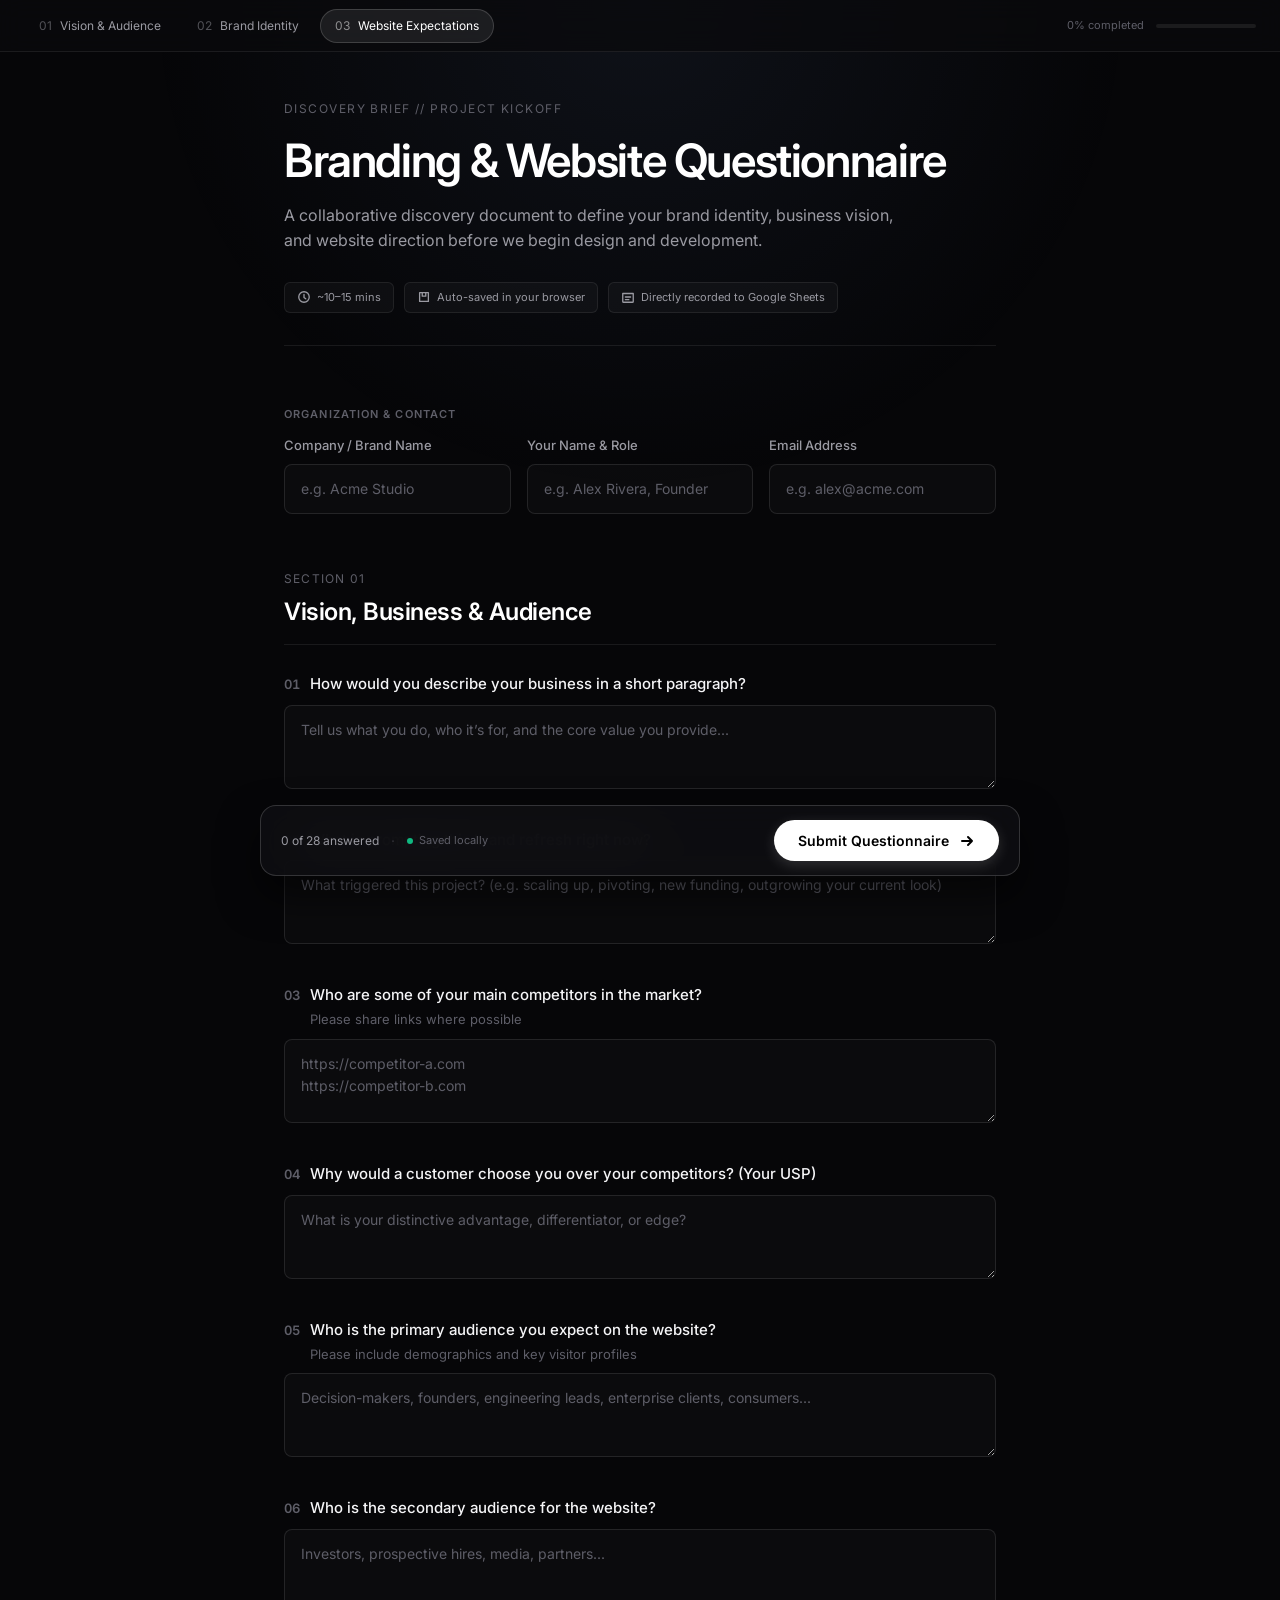
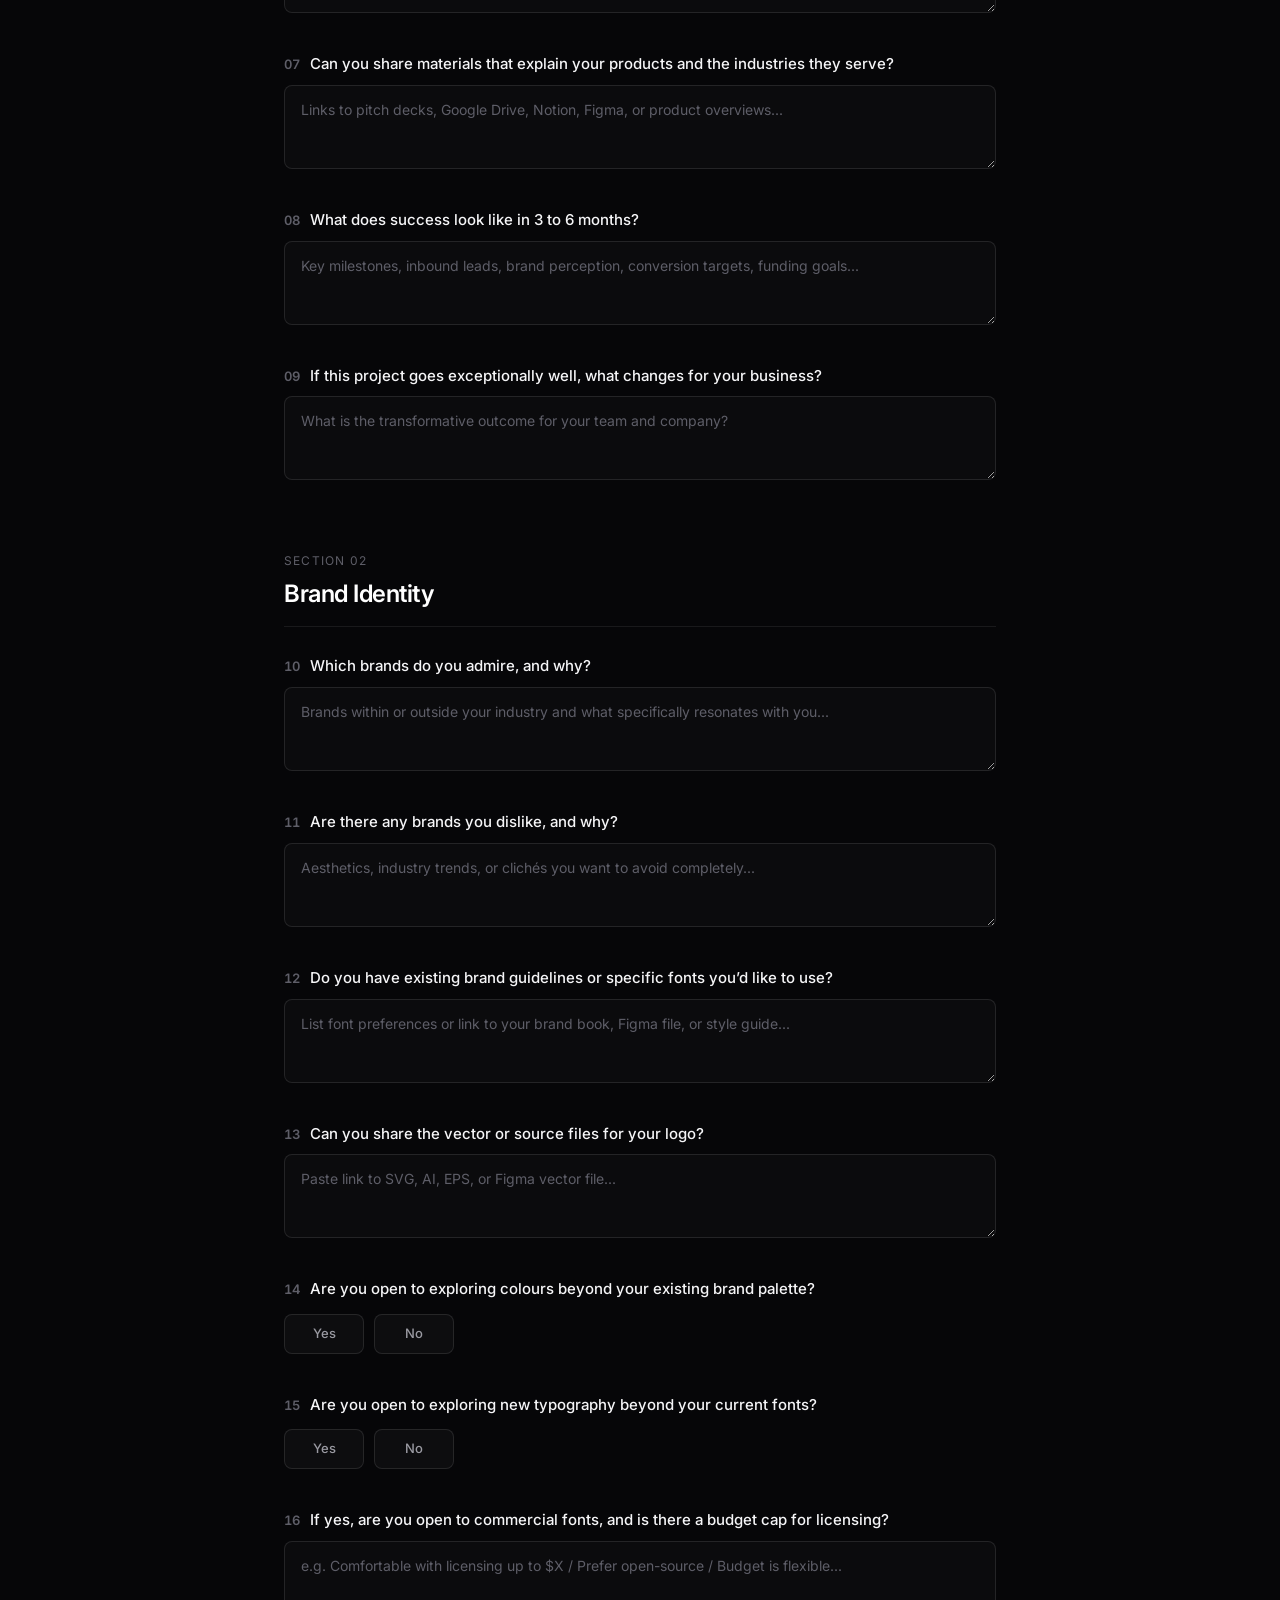
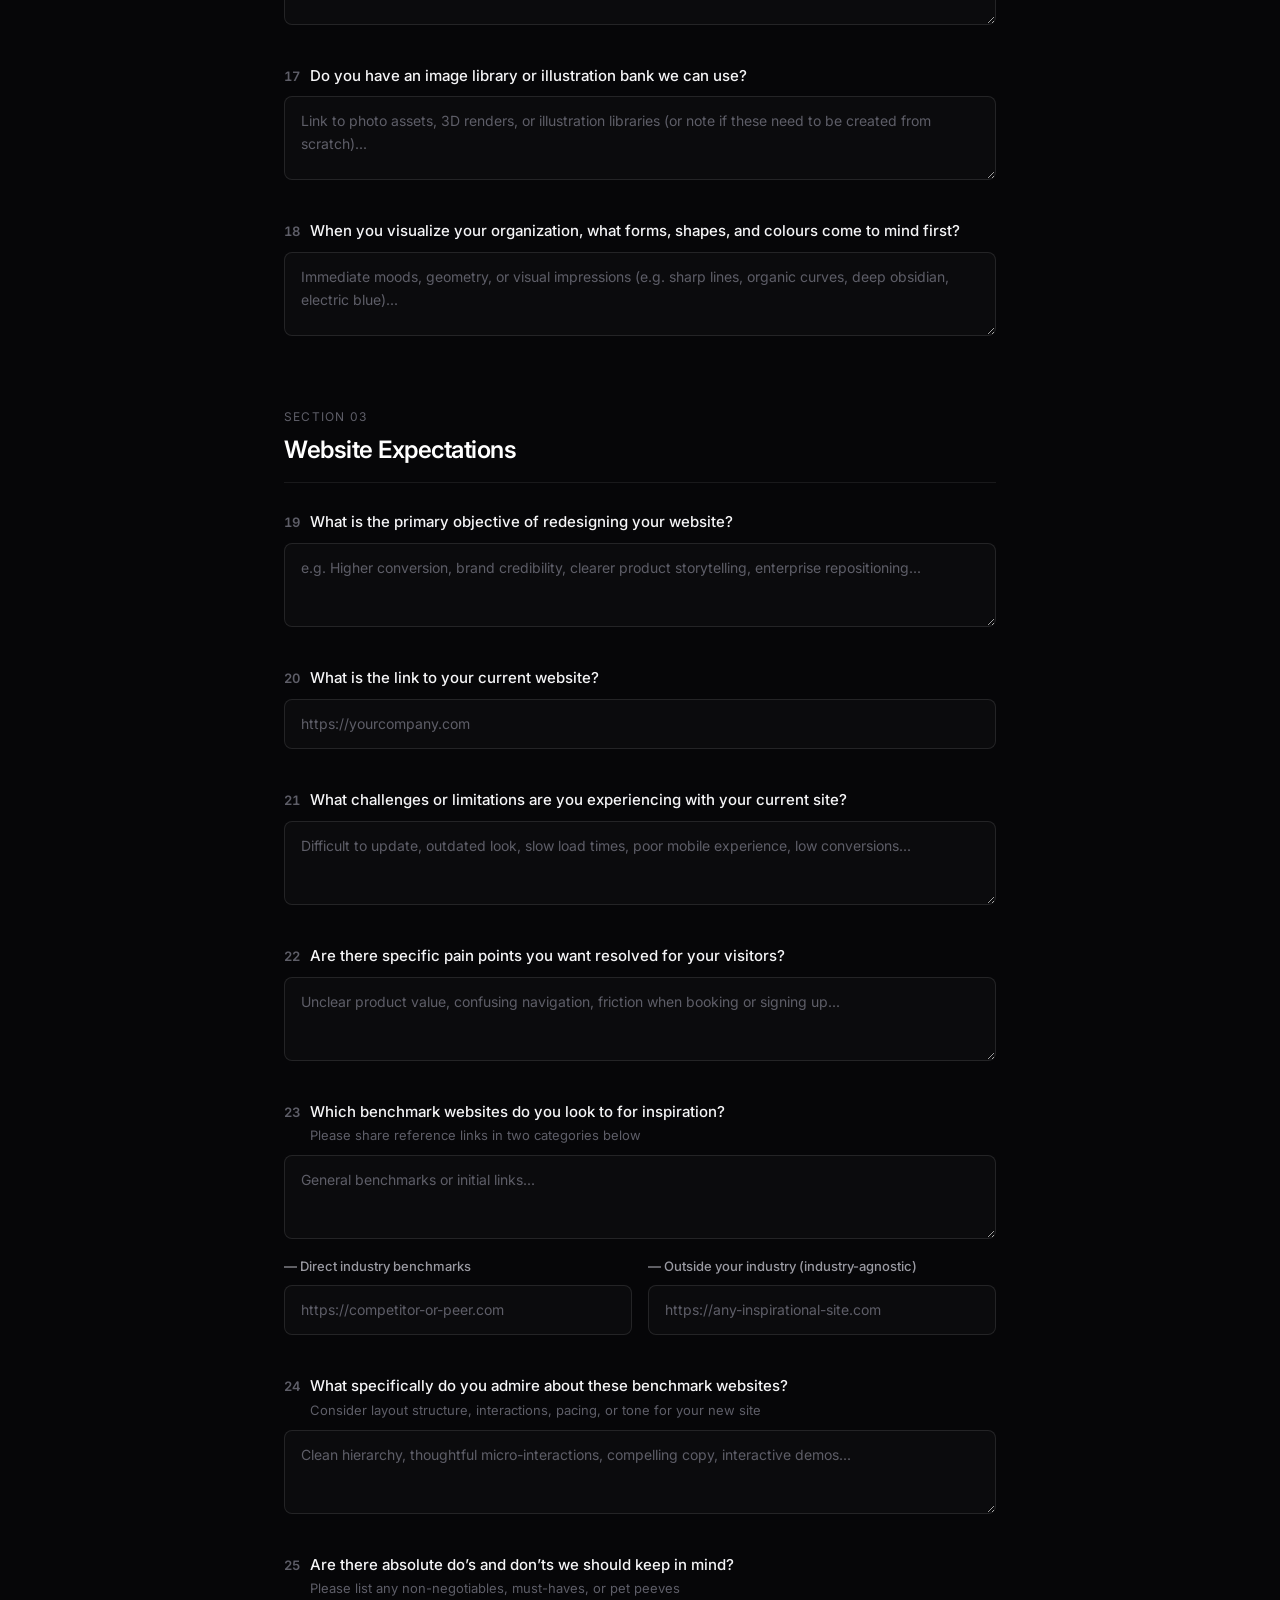
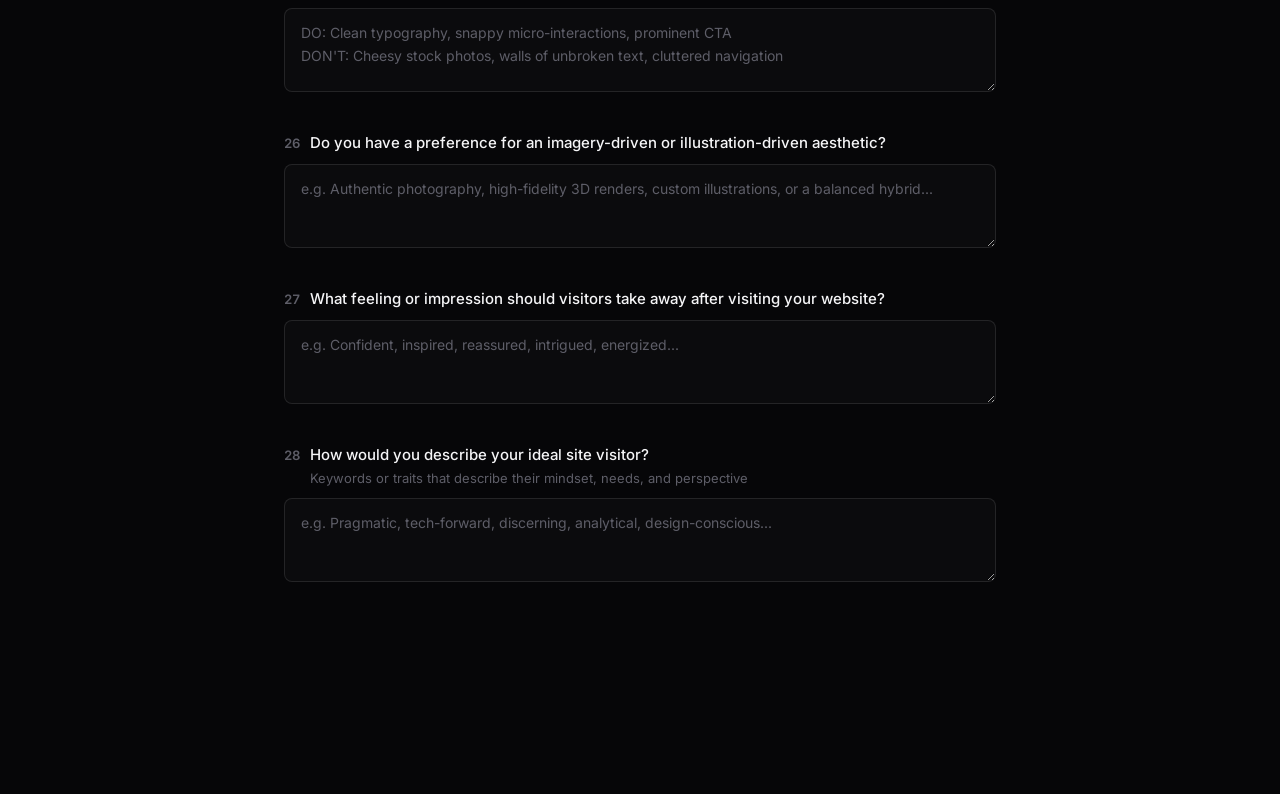
==== brief.html @ 0d780c67 "Add private client branding & website discovery questionnaire" ====
<!DOCTYPE html>
<html lang="en">

<head>
    <meta charset="UTF-8">
    <meta name="viewport" content="width=device-width, initial-scale=1.0">
    <title>Branding & Website Questionnaire — Kabir Anifowose</title>
    
    <!-- Private intake: strictly unlisted and hidden from search engine crawlers -->
    <meta name="robots" content="noindex, nofollow">
    <meta name="googlebot" content="noindex, nofollow">

    <!-- Typography -->
    <link rel="preconnect" href="https://fonts.googleapis.com">
    <link rel="preconnect" href="https://fonts.gstatic.com" crossorigin>
    <link href="https://fonts.googleapis.com/css2?family=Inter:wght@400;500;600;700&display=swap" rel="stylesheet">
    
    <!-- Stylesheet -->
    <link rel="stylesheet" href="brief.css?v=4">
    <script src="brief.js" defer></script>
</head>

<body>
    <div class="ambient-glow" aria-hidden="true"></div>

    <!-- Hidden iframe target for 100% resilient cross-browser Google Form delivery -->
    <iframe name="google_form_target" id="google_form_target" style="display:none;" aria-hidden="true"></iframe>

    <!-- Sticky Navigation / Section Stepper -->
    <nav class="stepper-bar" aria-label="Questionnaire Sections">
        <div class="stepper-tabs" role="tablist">
            <a href="#section-1" class="tab-btn active" role="tab">
                <span class="tab-num">01</span> Vision & Audience
            </a>
            <a href="#section-2" class="tab-btn" role="tab">
                <span class="tab-num">02</span> Brand Identity
            </a>
            <a href="#section-3" class="tab-btn" role="tab">
                <span class="tab-num">03</span> Website Expectations
            </a>
        </div>

        <div class="progress-container" aria-label="Form completion progress">
            <span class="progress-text" id="progressText">0% completed</span>
            <div class="progress-track" aria-hidden="true">
                <div class="progress-fill" id="progressFill"></div>
            </div>
        </div>
    </nav>

    <!-- Main Content -->
    <main class="container">
        <!-- Hero Introduction -->
        <header class="hero">
            <div class="hero__meta">Discovery Brief // Project Kickoff</div>
            <h1 class="hero__title">Branding & Website Questionnaire</h1>
            <p class="hero__desc">
                A collaborative discovery document to define your brand identity, business vision, and website direction before we begin design and development.
            </p>
            <div class="meta-chips">
                <span class="meta-chip">
                    <svg width="14" height="14" viewBox="0 0 16 16" fill="none" stroke="currentColor" stroke-width="1.5" stroke-linecap="round" stroke-linejoin="round" aria-hidden="true">
                        <circle cx="8" cy="8" r="6"/>
                        <path d="M8 5v3.5l2 1.5"/>
                    </svg>
                    ~10–15 mins
                </span>
                <span class="meta-chip">
                    <svg width="14" height="14" viewBox="0 0 16 16" fill="none" stroke="currentColor" stroke-width="1.5" stroke-linecap="round" stroke-linejoin="round" aria-hidden="true">
                        <path d="M3 13V3h10v10z"/>
                        <path d="M6 3v4h4V3"/>
                    </svg>
                    Auto-saved in your browser
                </span>
                <span class="meta-chip">
                    <svg width="14" height="14" viewBox="0 0 16 16" fill="none" stroke="currentColor" stroke-width="1.5" stroke-linecap="round" stroke-linejoin="round" aria-hidden="true">
                        <path d="M2 4h12v9a1 1 0 0 1-1 1H3a1 1 0 0 1-1-1V4z"/>
                        <path d="M5 8h6M5 11h4"/>
                    </svg>
                    Directly recorded to Google Sheets
                </span>
            </div>
        </header>

        <!-- Respondent Details (Client info) -->
        <section class="client-section" aria-labelledby="client-info-title">
            <h2 class="section-tag" id="client-info-title">Organization &amp; Contact</h2>
            <div class="client-info-grid">
                <div class="client-field">
                    <label for="clientCompany">Company / Brand Name</label>
                    <input type="text" id="clientCompany" placeholder="e.g. Acme Studio" autocomplete="organization">
                </div>
                <div class="client-field">
                    <label for="clientName">Your Name &amp; Role</label>
                    <input type="text" id="clientName" placeholder="e.g. Alex Rivera, Founder" autocomplete="name">
                </div>
                <div class="client-field">
                    <label for="clientEmail">Email Address</label>
                    <input type="email" id="clientEmail" placeholder="e.g. alex@acme.com" autocomplete="email">
                </div>
            </div>
        </section>

        <!-- Main Form wired directly to Google Form endpoint -->
        <form id="briefForm" action="https://docs.google.com/forms/d/e/1FAIpQLSfBrekUFpNGe7Cw2ZHj7Z4jdayahr91du-8R0Lay2Hd9nUjYg/formResponse" method="POST" target="google_form_target">
            <!-- Google Form Hidden Control Fields -->
            <input type="hidden" name="fvv" value="1">
            <input type="hidden" name="pageHistory" value="0">
            <input type="hidden" name="fbzx" value="1764141824784305232">
            <input type="hidden" name="submissionTimestamp" value="-1">

            <!-- ==========================================================================
                 SECTION 01: Vision, Business and Audience
                 ========================================================================== -->
            <section class="form-section" id="section-1" aria-labelledby="sec1-title">
                <header class="section-header">
                    <div class="section-header__tag">Section 01</div>
                    <h2 class="section-header__title" id="sec1-title">Vision, Business & Audience</h2>
                </header>

                <div class="field-stack">
                    <!-- Q1 -->
                    <div class="field">
                        <div class="field-header">
                            <span class="field-num">01</span>
                            <label for="entry_1767677212" class="field-label">
                                How would you describe your business in a short paragraph?
                            </label>
                        </div>
                        <textarea id="entry_1767677212" name="entry.1767677212" rows="3" placeholder="Tell us what you do, who it’s for, and the core value you provide..."></textarea>
                    </div>

                    <!-- Q2 -->
                    <div class="field">
                        <div class="field-header">
                            <span class="field-num">02</span>
                            <label for="entry_1324093799" class="field-label">
                                What is prompting this brand refresh right now?
                            </label>
                        </div>
                        <textarea id="entry_1324093799" name="entry.1324093799" rows="3" placeholder="What triggered this project? (e.g. scaling up, pivoting, new funding, outgrowing your current look)"></textarea>
                    </div>

                    <!-- Q3 -->
                    <div class="field">
                        <div class="field-header">
                            <span class="field-num">03</span>
                            <label for="entry_750641452" class="field-label">
                                Who are some of your main competitors in the market?
                                <span class="field-hint">Please share links where possible</span>
                            </label>
                        </div>
                        <textarea id="entry_750641452" name="entry.750641452" rows="3" placeholder="https://competitor-a.com&#10;https://competitor-b.com"></textarea>
                    </div>

                    <!-- Q4 -->
                    <div class="field">
                        <div class="field-header">
                            <span class="field-num">04</span>
                            <label for="entry_1115340676" class="field-label">
                                Why would a customer choose you over your competitors? (Your USP)
                            </label>
                        </div>
                        <textarea id="entry_1115340676" name="entry.1115340676" rows="3" placeholder="What is your distinctive advantage, differentiator, or edge?"></textarea>
                    </div>

                    <!-- Q5 -->
                    <div class="field">
                        <div class="field-header">
                            <span class="field-num">05</span>
                            <label for="entry_2123139921" class="field-label">
                                Who is the primary audience you expect on the website?
                                <span class="field-hint">Please include demographics and key visitor profiles</span>
                            </label>
                        </div>
                        <textarea id="entry_2123139921" name="entry.2123139921" rows="3" placeholder="Decision-makers, founders, engineering leads, enterprise clients, consumers..."></textarea>
                    </div>

                    <!-- Q6 -->
                    <div class="field">
                        <div class="field-header">
                            <span class="field-num">06</span>
                            <label for="entry_1474355971" class="field-label">
                                Who is the secondary audience for the website?
                            </label>
                        </div>
                        <textarea id="entry_1474355971" name="entry.1474355971" rows="2" placeholder="Investors, prospective hires, media, partners..."></textarea>
                    </div>

                    <!-- Q7 -->
                    <div class="field">
                        <div class="field-header">
                            <span class="field-num">07</span>
                            <label for="entry_1197353793" class="field-label">
                                Can you share materials that explain your products and the industries they serve?
                            </label>
                        </div>
                        <textarea id="entry_1197353793" name="entry.1197353793" rows="3" placeholder="Links to pitch decks, Google Drive, Notion, Figma, or product overviews..."></textarea>
                    </div>

                    <!-- Q8 -->
                    <div class="field">
                        <div class="field-header">
                            <span class="field-num">08</span>
                            <label for="entry_262936819" class="field-label">
                                What does success look like in 3 to 6 months?
                            </label>
                        </div>
                        <textarea id="entry_262936819" name="entry.262936819" rows="3" placeholder="Key milestones, inbound leads, brand perception, conversion targets, funding goals..."></textarea>
                    </div>

                    <!-- Q9 -->
                    <div class="field">
                        <div class="field-header">
                            <span class="field-num">09</span>
                            <label for="entry_2060352188" class="field-label">
                                If this project goes exceptionally well, what changes for your business?
                            </label>
                        </div>
                        <textarea id="entry_2060352188" name="entry.2060352188" rows="3" placeholder="What is the transformative outcome for your team and company?"></textarea>
                    </div>
                </div>
            </section>

            <!-- ==========================================================================
                 SECTION 02: Brand Identity
                 ========================================================================== -->
            <section class="form-section" id="section-2" aria-labelledby="sec2-title">
                <header class="section-header">
                    <div class="section-header__tag">Section 02</div>
                    <h2 class="section-header__title" id="sec2-title">Brand Identity</h2>
                </header>

                <div class="field-stack">
                    <!-- Q10 -->
                    <div class="field">
                        <div class="field-header">
                            <span class="field-num">10</span>
                            <label for="entry_727716526" class="field-label">
                                Which brands do you admire, and why?
                            </label>
                        </div>
                        <textarea id="entry_727716526" name="entry.727716526" rows="3" placeholder="Brands within or outside your industry and what specifically resonates with you..."></textarea>
                    </div>

                    <!-- Q11 -->
                    <div class="field">
                        <div class="field-header">
                            <span class="field-num">11</span>
                            <label for="entry_1725726829" class="field-label">
                                Are there any brands you dislike, and why?
                            </label>
                        </div>
                        <textarea id="entry_1725726829" name="entry.1725726829" rows="3" placeholder="Aesthetics, industry trends, or clichés you want to avoid completely..."></textarea>
                    </div>

                    <!-- Q12 -->
                    <div class="field">
                        <div class="field-header">
                            <span class="field-num">12</span>
                            <label for="entry_401272118" class="field-label">
                                Do you have existing brand guidelines or specific fonts you’d like to use?
                            </label>
                        </div>
                        <textarea id="entry_401272118" name="entry.401272118" rows="2" placeholder="List font preferences or link to your brand book, Figma file, or style guide..."></textarea>
                    </div>

                    <!-- Q13 -->
                    <div class="field">
                        <div class="field-header">
                            <span class="field-num">13</span>
                            <label for="entry_492140963" class="field-label">
                                Can you share the vector or source files for your logo?
                            </label>
                        </div>
                        <textarea id="entry_492140963" name="entry.492140963" rows="2" placeholder="Paste link to SVG, AI, EPS, or Figma vector file..."></textarea>
                    </div>

                    <!-- Q14: Radio (Colours) -->
                    <div class="field">
                        <div class="field-header">
                            <span class="field-num">14</span>
                            <span class="field-label">
                                Are you open to exploring colours beyond your existing brand palette?
                            </span>
                        </div>
                        <div class="choice-group" role="radiogroup" aria-label="Open to new colours">
                            <label class="choice-label">
                                <input type="radio" name="entry.346623638" value="Yes">
                                <span class="choice-pill">Yes</span>
                            </label>
                            <label class="choice-label">
                                <input type="radio" name="entry.346623638" value="No">
                                <span class="choice-pill">No</span>
                            </label>
                        </div>
                    </div>

                    <!-- Q15: Radio (Fonts) -->
                    <div class="field">
                        <div class="field-header">
                            <span class="field-num">15</span>
                            <span class="field-label">
                                Are you open to exploring new typography beyond your current fonts?
                            </span>
                        </div>
                        <div class="choice-group" role="radiogroup" aria-label="Open to new fonts">
                            <label class="choice-label">
                                <input type="radio" name="entry.782381188" value="Yes">
                                <span class="choice-pill">Yes</span>
                            </label>
                            <label class="choice-label">
                                <input type="radio" name="entry.782381188" value="No">
                                <span class="choice-pill">No</span>
                            </label>
                        </div>
                    </div>

                    <!-- Q16 -->
                    <div class="field">
                        <div class="field-header">
                            <span class="field-num">16</span>
                            <label for="entry_1959529423" class="field-label">
                                If yes, are you open to commercial fonts, and is there a budget cap for licensing?
                            </label>
                        </div>
                        <textarea id="entry_1959529423" name="entry.1959529423" rows="2" placeholder="e.g. Comfortable with licensing up to $X / Prefer open-source / Budget is flexible..."></textarea>
                    </div>

                    <!-- Q17 -->
                    <div class="field">
                        <div class="field-header">
                            <span class="field-num">17</span>
                            <label for="entry_1584121549" class="field-label">
                                Do you have an image library or illustration bank we can use?
                            </label>
                        </div>
                        <textarea id="entry_1584121549" name="entry.1584121549" rows="2" placeholder="Link to photo assets, 3D renders, or illustration libraries (or note if these need to be created from scratch)..."></textarea>
                    </div>

                    <!-- Q18 -->
                    <div class="field">
                        <div class="field-header">
                            <span class="field-num">18</span>
                            <label for="entry_1900660657" class="field-label">
                                When you visualize your organization, what forms, shapes, and colours come to mind first?
                            </label>
                        </div>
                        <textarea id="entry_1900660657" name="entry.1900660657" rows="3" placeholder="Immediate moods, geometry, or visual impressions (e.g. sharp lines, organic curves, deep obsidian, electric blue)..."></textarea>
                    </div>
                </div>
            </section>

            <!-- ==========================================================================
                 SECTION 03: Website Expectations
                 ========================================================================== -->
            <section class="form-section" id="section-3" aria-labelledby="sec3-title">
                <header class="section-header">
                    <div class="section-header__tag">Section 03</div>
                    <h2 class="section-header__title" id="sec3-title">Website Expectations</h2>
                </header>

                <div class="field-stack">
                    <!-- Q19 -->
                    <div class="field">
                        <div class="field-header">
                            <span class="field-num">19</span>
                            <label for="entry_876045034" class="field-label">
                                What is the primary objective of redesigning your website?
                            </label>
                        </div>
                        <textarea id="entry_876045034" name="entry.876045034" rows="3" placeholder="e.g. Higher conversion, brand credibility, clearer product storytelling, enterprise repositioning..."></textarea>
                    </div>

                    <!-- Q20 -->
                    <div class="field">
                        <div class="field-header">
                            <span class="field-num">20</span>
                            <label for="entry_1671024253" class="field-label">
                                What is the link to your current website?
                            </label>
                        </div>
                        <input type="url" id="entry_1671024253" name="entry.1671024253" placeholder="https://yourcompany.com">
                    </div>

                    <!-- Q21 -->
                    <div class="field">
                        <div class="field-header">
                            <span class="field-num">21</span>
                            <label for="entry_1894988941" class="field-label">
                                What challenges or limitations are you experiencing with your current site?
                            </label>
                        </div>
                        <textarea id="entry_1894988941" name="entry.1894988941" rows="3" placeholder="Difficult to update, outdated look, slow load times, poor mobile experience, low conversions..."></textarea>
                    </div>

                    <!-- Q22 -->
                    <div class="field">
                        <div class="field-header">
                            <span class="field-num">22</span>
                            <label for="entry_928459936" class="field-label">
                                Are there specific pain points you want resolved for your visitors?
                            </label>
                        </div>
                        <textarea id="entry_928459936" name="entry.928459936" rows="3" placeholder="Unclear product value, confusing navigation, friction when booking or signing up..."></textarea>
                    </div>

                    <!-- Q23 Grouped: Benchmarks -->
                    <div class="field">
                        <div class="field-header">
                            <span class="field-num">23</span>
                            <span class="field-label">
                                Which benchmark websites do you look to for inspiration?
                                <span class="field-hint">Please share reference links in two categories below</span>
                            </span>
                        </div>
                        <textarea id="entry_128768359" name="entry.128768359" rows="2" placeholder="General benchmarks or initial links..."></textarea>
                        
                        <div class="nested-group">
                            <div class="nested-item">
                                <label for="entry_286579868">— Direct industry benchmarks</label>
                                <input type="text" id="entry_286579868" name="entry.286579868" placeholder="https://competitor-or-peer.com">
                            </div>
                            <div class="nested-item">
                                <label for="entry_2121610848">— Outside your industry (industry-agnostic)</label>
                                <input type="text" id="entry_2121610848" name="entry.2121610848" placeholder="https://any-inspirational-site.com">
                            </div>
                        </div>
                    </div>

                    <!-- Q24 -->
                    <div class="field">
                        <div class="field-header">
                            <span class="field-num">24</span>
                            <label for="entry_791151662" class="field-label">
                                What specifically do you admire about these benchmark websites?
                                <span class="field-hint">Consider layout structure, interactions, pacing, or tone for your new site</span>
                            </label>
                        </div>
                        <textarea id="entry_791151662" name="entry.791151662" rows="3" placeholder="Clean hierarchy, thoughtful micro-interactions, compelling copy, interactive demos..."></textarea>
                    </div>

                    <!-- Q25 -->
                    <div class="field">
                        <div class="field-header">
                            <span class="field-num">25</span>
                            <label for="entry_2051828829" class="field-label">
                                Are there absolute do’s and don’ts we should keep in mind?
                                <span class="field-hint">Please list any non-negotiables, must-haves, or pet peeves</span>
                            </label>
                        </div>
                        <textarea id="entry_2051828829" name="entry.2051828829" rows="3" placeholder="DO: Clean typography, snappy micro-interactions, prominent CTA&#10;DON'T: Cheesy stock photos, walls of unbroken text, cluttered navigation"></textarea>
                    </div>

                    <!-- Q26 -->
                    <div class="field">
                        <div class="field-header">
                            <span class="field-num">26</span>
                            <label for="entry_820291806" class="field-label">
                                Do you have a preference for an imagery-driven or illustration-driven aesthetic?
                            </label>
                        </div>
                        <textarea id="entry_820291806" name="entry.820291806" rows="2" placeholder="e.g. Authentic photography, high-fidelity 3D renders, custom illustrations, or a balanced hybrid..."></textarea>
                    </div>

                    <!-- Q27 -->
                    <div class="field">
                        <div class="field-header">
                            <span class="field-num">27</span>
                            <label for="entry_1952351256" class="field-label">
                                What feeling or impression should visitors take away after visiting your website?
                            </label>
                        </div>
                        <textarea id="entry_1952351256" name="entry.1952351256" rows="2" placeholder="e.g. Confident, inspired, reassured, intrigued, energized..."></textarea>
                    </div>

                    <!-- Q28 -->
                    <div class="field">
                        <div class="field-header">
                            <span class="field-num">28</span>
                            <label for="entry_1754048780" class="field-label">
                                How would you describe your ideal site visitor?
                                <span class="field-hint">Keywords or traits that describe their mindset, needs, and perspective</span>
                            </label>
                        </div>
                        <textarea id="entry_1754048780" name="entry.1754048780" rows="3" placeholder="e.g. Pragmatic, tech-forward, discerning, analytical, design-conscious..."></textarea>
                    </div>
                </div>
            </section>

            <!-- Bottom Floating Dock for Submission -->
            <aside class="submit-dock" aria-label="Submission actions">
                <div class="dock-left">
                    <span class="dock-status" id="dockProgressText">0 of 28 answered</span>
                    <span class="dock-divider" aria-hidden="true">·</span>
                    <div class="autosave-pill" aria-live="polite">
                        <span class="autosave-dot" id="autosaveDot"></span>
                        <span id="autosaveText">Saved locally</span>
                    </div>
                </div>

                <button type="submit" class="submit-btn" id="submitBtn">
                    <span class="spinner" aria-hidden="true"></span>
                    <span class="btn-label">Submit Questionnaire</span>
                    <svg width="16" height="16" viewBox="0 0 16 16" fill="none" stroke="currentColor" stroke-width="2" stroke-linecap="round" stroke-linejoin="round" aria-hidden="true">
                        <path d="M3 8h10M9 4l4 4-4 4"/>
                    </svg>
                </button>
            </aside>
        </form>
    </main>

    <!-- Success Confirmation Modal -->
    <div class="modal-overlay" id="successModal" role="dialog" aria-modal="true" aria-labelledby="modalTitle">
        <div class="success-card">
            <div class="success-icon-wrap" aria-hidden="true">
                <svg width="28" height="28" viewBox="0 0 24 24" fill="none" stroke="currentColor" stroke-width="2" stroke-linecap="round" stroke-linejoin="round">
                    <polyline points="20 6 9 17 4 12"/>
                </svg>
            </div>
            
            <h2 class="success-title" id="modalTitle">Brief Received!</h2>
            <p class="success-body">
                Thank you for taking the time to share your vision. Your responses have been submitted and recorded directly to Kabir's project sheet. We'll review your answers thoroughly before our discovery session.
            </p>

            <div class="success-actions">
                <button type="button" class="btn-secondary" id="downloadTxtBtn">
                    <svg width="14" height="14" viewBox="0 0 16 16" fill="none" stroke="currentColor" stroke-width="1.5" stroke-linecap="round" stroke-linejoin="round" aria-hidden="true">
                        <path d="M8 2v9M4 7l4 4 4-4M2 13h12"/>
                    </svg>
                    Download Your Copy (.txt)
                </button>
                <button type="button" class="btn-secondary" id="downloadJsonBtn">
                    <svg width="14" height="14" viewBox="0 0 16 16" fill="none" stroke="currentColor" stroke-width="1.5" stroke-linecap="round" stroke-linejoin="round" aria-hidden="true">
                        <path d="M11 2H5a2 2 0 0 0-2 2v8a2 2 0 0 0 2 2h6a2 2 0 0 0 2-2V4a2 2 0 0 0-2-2z"/>
                        <path d="M6 7l2 2 2-2"/>
                    </svg>
                    Download Structured JSON
                </button>
                <button type="button" class="btn-ghost-subtle" id="editResponseBtn" style="color: var(--text-secondary); padding: 8px;">
                    Make an edit or view responses
                </button>
            </div>
        </div>
    </div>
</body>

</html>
---- brief.css ----
/* ==========================================================================
   Kabir — Private Branding & Website Questionnaire Styles
   Aesthetic: Dark, editorial typography, subtle glassmorphism, intentional motion
   ========================================================================== */

:root {
    --bg-canvas: #060608;
    --bg-surface: rgba(18, 18, 22, 0.75);
    --bg-surface-elevated: rgba(28, 28, 34, 0.85);
    --bg-input: rgba(255, 255, 255, 0.025);
    --bg-input-focus: rgba(255, 255, 255, 0.05);

    --border-subtle: rgba(255, 255, 255, 0.08);
    --border-strong: rgba(255, 255, 255, 0.16);
    --border-focus: #8ab4ff;
    --border-accent: rgba(255, 255, 255, 0.35);

    --text-primary: #f5f5f7;
    --text-secondary: #9a9aa2;
    --text-muted: #5e5e68;
    --text-link: #8ab4ff;

    --font-ui: 'Inter', -apple-system, BlinkMacSystemFont, 'Segoe UI', Roboto, sans-serif;
    --font-serif: var(--font-ui);
    --font-mono: var(--font-ui);

    --ease-out: cubic-bezier(0.22, 1, 0.36, 1);
    --radius-sm: 6px;
    --radius-md: 10px;
    --radius-lg: 16px;
    --radius-pill: 9999px;

    --header-h: 0px;
    --nav-h: 52px;
}

*,
*::before,
*::after {
    box-sizing: border-box;
}

html {
    scroll-behavior: smooth;
    color-scheme: dark;
}

body {
    margin: 0;
    background-color: var(--bg-canvas);
    color: var(--text-primary);
    font-family: var(--font-ui);
    -webkit-font-smoothing: antialiased;
    line-height: 1.5;
    min-height: 100vh;
}

/* Background Atmosphere */
.ambient-glow {
    position: fixed;
    top: 0;
    left: 50%;
    transform: translateX(-50%);
    width: 1000px;
    height: 500px;
    background: radial-gradient(ellipse at 50% 0%, rgba(138, 180, 255, 0.07) 0%, rgba(0, 0, 0, 0) 70%);
    pointer-events: none;
    z-index: 0;
}

/* ==========================================================================
   Navigation & Stepper Bar (Sticky Top)
   ========================================================================== */
.stepper-bar {
    position: sticky;
    top: 0;
    z-index: 90;
    display: flex;
    align-items: center;
    justify-content: space-between;
    height: var(--nav-h);
    padding: 0 24px;
    background: rgba(10, 10, 13, 0.75);
    backdrop-filter: blur(12px);
    -webkit-backdrop-filter: blur(12px);
    border-bottom: 1px solid var(--border-subtle);
    gap: 16px;
}

.stepper-tabs {
    display: flex;
    align-items: center;
    gap: 6px;
    overflow-x: auto;
    scrollbar-width: none;
}

.stepper-tabs::-webkit-scrollbar {
    display: none;
}

.tab-btn {
    display: inline-flex;
    align-items: center;
    gap: 8px;
    padding: 7px 14px;
    border-radius: var(--radius-pill);
    font-family: var(--font-mono);
    font-size: 12px;
    color: var(--text-secondary);
    background: transparent;
    border: 1px solid transparent;
    text-decoration: none;
    cursor: pointer;
    white-space: nowrap;
    transition: all 200ms var(--ease-out);
}

.tab-btn:hover {
    color: var(--text-primary);
    background: rgba(255, 255, 255, 0.04);
}

.tab-btn.active {
    color: #ffffff;
    background: rgba(255, 255, 255, 0.08);
    border-color: var(--border-strong);
}

.tab-btn .tab-num {
    opacity: 0.5;
}

.progress-container {
    display: flex;
    align-items: center;
    gap: 12px;
    flex-shrink: 0;
}

.progress-text {
    font-family: var(--font-mono);
    font-size: 11px;
    color: var(--text-muted);
}

.progress-track {
    width: 100px;
    height: 4px;
    background: rgba(255, 255, 255, 0.08);
    border-radius: var(--radius-pill);
    overflow: hidden;
}

.progress-fill {
    width: 0%;
    height: 100%;
    background: #ffffff;
    border-radius: var(--radius-pill);
    transition: width 300ms var(--ease-out);
}

/* ==========================================================================
   Main Page Layout
   ========================================================================== */
.container {
    max-width: 760px;
    margin: 0 auto;
    padding: 48px 24px 140px;
    position: relative;
    z-index: 1;
}

.hero {
    margin-bottom: 60px;
    padding-bottom: 32px;
    border-bottom: 1px solid var(--border-subtle);
}

.hero__meta {
    font-family: var(--font-mono);
    font-size: 12px;
    letter-spacing: 0.12em;
    text-transform: uppercase;
    color: var(--text-muted);
    margin-bottom: 16px;
}

.hero__title {
    font-family: var(--font-ui);
    font-size: clamp(32px, 5vw, 46px);
    font-weight: 600;
    letter-spacing: -0.03em;
    line-height: 1.15;
    margin: 0 0 16px;
    color: #ffffff;
}

.hero__desc {
    font-size: 16px;
    color: var(--text-secondary);
    line-height: 1.6;
    max-width: 640px;
    margin: 0 0 28px;
}

.meta-chips {
    display: flex;
    flex-wrap: wrap;
    gap: 10px;
}

.meta-chip {
    display: inline-flex;
    align-items: center;
    gap: 6px;
    padding: 6px 12px;
    border-radius: var(--radius-sm);
    font-family: var(--font-mono);
    font-size: 11px;
    color: var(--text-secondary);
    background: rgba(255, 255, 255, 0.03);
    border: 1px solid var(--border-subtle);
}

/* ==========================================================================
   Sections & Cards
   ========================================================================== */
.form-section {
    margin-bottom: 72px;
    scroll-margin-top: calc(var(--header-h) + var(--nav-h) + 24px);
}

.section-header {
    margin-bottom: 28px;
    padding-bottom: 14px;
    border-bottom: 1px solid var(--border-subtle);
}

.section-header__tag {
    font-family: var(--font-mono);
    font-size: 12px;
    color: var(--text-muted);
    text-transform: uppercase;
    letter-spacing: 0.1em;
    margin-bottom: 6px;
}

.section-header__title {
    font-family: var(--font-ui);
    font-size: 24px;
    font-weight: 600;
    letter-spacing: -0.02em;
    margin: 0;
    color: #ffffff;
}

/* ==========================================================================
   Respondent Details (Client info)
   ========================================================================== */
.client-section {
    margin-bottom: 56px;
}

.section-tag {
    font-size: 11px;
    font-weight: 600;
    color: var(--text-muted);
    text-transform: uppercase;
    letter-spacing: 0.1em;
    margin-bottom: 14px;
}

.client-info-grid {
    display: grid;
    grid-template-columns: repeat(3, 1fr);
    gap: 16px;
}

.client-field {
    display: flex;
    flex-direction: column;
    gap: 8px;
}

.client-field label {
    font-size: 13px;
    font-weight: 500;
    color: var(--text-secondary);
}

/* ==========================================================================
   Form Fields (Clean, unboxed layout with generous rhythm)
   ========================================================================== */
.field-stack {
    display: flex;
    flex-direction: column;
    gap: 40px;
}

.field {
    display: flex;
    flex-direction: column;
    gap: 10px;
}

.field-header {
    display: flex;
    align-items: baseline;
    gap: 10px;
}

.field-num {
    font-size: 13px;
    font-weight: 600;
    color: var(--text-muted);
    font-variant-numeric: tabular-nums;
    flex-shrink: 0;
    line-height: 1.45;
}

.field-label {
    font-size: 15px;
    font-weight: 500;
    color: var(--text-primary);
    line-height: 1.45;
    flex-grow: 1;
}

.field-hint {
    display: block;
    font-size: 13px;
    color: var(--text-muted);
    margin-top: 4px;
    font-weight: 400;
}

/* Single-layer sleek inputs */
input[type="text"],
input[type="email"],
input[type="url"],
textarea {
    width: 100%;
    background: rgba(255, 255, 255, 0.025);
    color: var(--text-primary);
    border: 1px solid rgba(255, 255, 255, 0.1);
    border-radius: 8px;
    padding: 13px 16px;
    font-family: var(--font-ui);
    font-size: 14px;
    line-height: 1.6;
    outline: none;
    transition: border-color 180ms ease, background-color 180ms ease, box-shadow 180ms ease;
    field-sizing: content;
}

input[type="text"]:hover,
input[type="email"]:hover,
input[type="url"]:hover,
textarea:hover {
    border-color: rgba(255, 255, 255, 0.2);
}

input[type="text"]:focus,
input[type="email"]:focus,
input[type="url"]:focus,
textarea:focus {
    background: rgba(255, 255, 255, 0.045);
    border-color: #ffffff;
    box-shadow: 0 0 0 1px #ffffff;
}

input::placeholder,
textarea::placeholder {
    color: var(--text-muted);
}

textarea {
    min-height: 84px;
    resize: vertical;
}

/* Segmented Choice Buttons (Yes / No) */
.choice-group {
    display: flex;
    gap: 10px;
    margin-top: 4px;
}

.choice-label {
    position: relative;
    cursor: pointer;
}

.choice-label input[type="radio"] {
    position: absolute;
    opacity: 0;
    width: 0;
    height: 0;
}

.choice-pill {
    display: inline-flex;
    align-items: center;
    justify-content: center;
    min-width: 80px;
    padding: 9px 22px;
    border-radius: 8px;
    font-size: 13px;
    font-weight: 500;
    color: var(--text-secondary);
    background: rgba(255, 255, 255, 0.03);
    border: 1px solid rgba(255, 255, 255, 0.1);
    transition: all 180ms var(--ease-out);
}

.choice-label:hover .choice-pill {
    color: var(--text-primary);
    border-color: rgba(255, 255, 255, 0.25);
}

.choice-label input[type="radio"]:checked + .choice-pill {
    color: #000000;
    background: #ffffff;
    border-color: #ffffff;
    font-weight: 600;
    box-shadow: 0 0 12px rgba(255, 255, 255, 0.2);
}

.choice-label input[type="radio"]:focus-visible + .choice-pill {
    outline: 2px solid var(--border-focus);
    outline-offset: 2px;
}

/* Nested benchmark group (Unboxed side-by-side grid) */
.nested-group {
    display: grid;
    grid-template-columns: 1fr 1fr;
    gap: 16px;
    margin-top: 8px;
}

.nested-item {
    display: flex;
    flex-direction: column;
    gap: 8px;
}

.nested-item label {
    font-size: 13px;
    font-weight: 500;
    color: var(--text-secondary);
}

/* ==========================================================================
   Submit Bar (Sticky Footer)
   ========================================================================== */
.submit-dock {
    position: fixed;
    bottom: 24px;
    left: 50%;
    transform: translateX(-50%);
    width: calc(100% - 48px);
    max-width: 760px;
    z-index: 80;
    background: rgba(14, 14, 18, 0.88);
    backdrop-filter: blur(20px);
    -webkit-backdrop-filter: blur(20px);
    border: 1px solid var(--border-strong);
    border-radius: var(--radius-lg);
    padding: 14px 20px;
    display: flex;
    align-items: center;
    justify-content: space-between;
    box-shadow: 0 20px 40px rgba(0, 0, 0, 0.6);
}

.dock-left {
    display: flex;
    align-items: center;
    gap: 12px;
}

.dock-status {
    font-family: var(--font-mono);
    font-size: 12px;
    color: var(--text-secondary);
}

.dock-status strong {
    color: #ffffff;
}

.dock-divider {
    color: var(--text-muted);
    opacity: 0.4;
    font-size: 14px;
}

.autosave-pill {
    display: inline-flex;
    align-items: center;
    gap: 6px;
    font-family: var(--font-mono);
    font-size: 11px;
    color: var(--text-muted);
}

.autosave-dot {
    width: 6px;
    height: 6px;
    border-radius: 50%;
    background-color: #10b981;
    transition: background-color 200ms ease;
}

.autosave-dot.saving {
    background-color: #eab308;
    animation: pulse 1s infinite alternate;
}

@keyframes pulse {
    from { opacity: 0.4; }
    to { opacity: 1; }
}

.submit-btn {
    display: inline-flex;
    align-items: center;
    gap: 10px;
    background: #ffffff;
    color: #000000;
    border: none;
    padding: 12px 24px;
    border-radius: var(--radius-pill);
    font-family: var(--font-ui);
    font-size: 14px;
    font-weight: 600;
    cursor: pointer;
    transition: transform 180ms var(--ease-out), background-color 180ms var(--ease-out), box-shadow 180ms var(--ease-out);
    box-shadow: 0 4px 14px rgba(255, 255, 255, 0.15);
}

.submit-btn:hover {
    background: #f0f0f0;
    transform: translateY(-1px);
    box-shadow: 0 6px 20px rgba(255, 255, 255, 0.25);
}

.submit-btn:active {
    transform: translateY(1px);
}

.submit-btn:disabled {
    opacity: 0.6;
    cursor: not-allowed;
    transform: none;
}

.submit-btn svg {
    transition: transform 200ms var(--ease-out);
}

.submit-btn:hover svg {
    transform: translateX(3px);
}

/* Spinner */
.spinner {
    display: none;
    width: 16px;
    height: 16px;
    border: 2px solid rgba(0, 0, 0, 0.2);
    border-top-color: #000000;
    border-radius: 50%;
    animation: spin 0.6s linear infinite;
}

.submit-btn.submitting .spinner {
    display: inline-block;
}

.submit-btn.submitting .btn-label,
.submit-btn.submitting svg {
    display: none;
}

@keyframes spin {
    to { transform: rotate(360deg); }
}

/* ==========================================================================
   Success Modal Overlay
   ========================================================================== */
.modal-overlay {
    position: fixed;
    inset: 0;
    z-index: 200;
    background: rgba(0, 0, 0, 0.85);
    backdrop-filter: blur(16px);
    -webkit-backdrop-filter: blur(16px);
    display: flex;
    align-items: center;
    justify-content: center;
    padding: 24px;
    opacity: 0;
    visibility: hidden;
    transition: opacity 300ms var(--ease-out), visibility 300ms var(--ease-out);
}

.modal-overlay.active {
    opacity: 1;
    visibility: visible;
}

.success-card {
    background: #111116;
    border: 1px solid var(--border-strong);
    border-radius: var(--radius-lg);
    padding: 40px;
    max-width: 520px;
    width: 100%;
    text-align: center;
    transform: translateY(20px) scale(0.97);
    transition: transform 350ms var(--ease-out);
    box-shadow: 0 25px 60px rgba(0, 0, 0, 0.8);
}

.modal-overlay.active .success-card {
    transform: translateY(0) scale(1);
}

.success-icon-wrap {
    width: 64px;
    height: 64px;
    margin: 0 auto 24px;
    border-radius: 50%;
    background: rgba(16, 185, 129, 0.12);
    border: 1px solid rgba(16, 185, 129, 0.3);
    display: flex;
    align-items: center;
    justify-content: center;
    color: #10b981;
}

.success-title {
    font-family: var(--font-ui);
    font-size: 28px;
    font-weight: 600;
    letter-spacing: -0.02em;
    margin: 0 0 12px;
    color: #ffffff;
}

.success-body {
    font-size: 15px;
    color: var(--text-secondary);
    line-height: 1.6;
    margin: 0 0 28px;
}

.success-actions {
    display: flex;
    flex-direction: column;
    gap: 12px;
}

.btn-secondary {
    display: inline-flex;
    align-items: center;
    justify-content: center;
    gap: 8px;
    padding: 12px 20px;
    border-radius: var(--radius-pill);
    font-family: var(--font-mono);
    font-size: 13px;
    color: var(--text-primary);
    background: rgba(255, 255, 255, 0.05);
    border: 1px solid var(--border-subtle);
    cursor: pointer;
    text-decoration: none;
    transition: all 180ms var(--ease-out);
}

.btn-secondary:hover {
    background: rgba(255, 255, 255, 0.1);
    border-color: var(--border-strong);
}

/* ==========================================================================
   Motion System & Accessibility
   ========================================================================== */
@media (prefers-reduced-motion: reduce) {
    *,
    *::before,
    *::after {
        animation-duration: 0.01ms !important;
        animation-iteration-count: 1 !important;
        transition-duration: 0.01ms !important;
        scroll-behavior: auto !important;
    }
}

/* Responsive adjustments */
@media (max-width: 768px) {
    .client-info-grid,
    .nested-group {
        grid-template-columns: 1fr;
    }
}

@media (max-width: 640px) {
    .stepper-bar {
        padding: 0 16px;
    }

    .container {
        padding: 36px 16px 140px;
    }

    .submit-dock {
        width: calc(100% - 32px);
        bottom: 16px;
        flex-direction: column;
        gap: 12px;
        align-items: stretch;
    }

    .dock-left {
        justify-content: space-between;
    }

    .submit-btn {
        width: 100%;
        justify-content: center;
    }
}
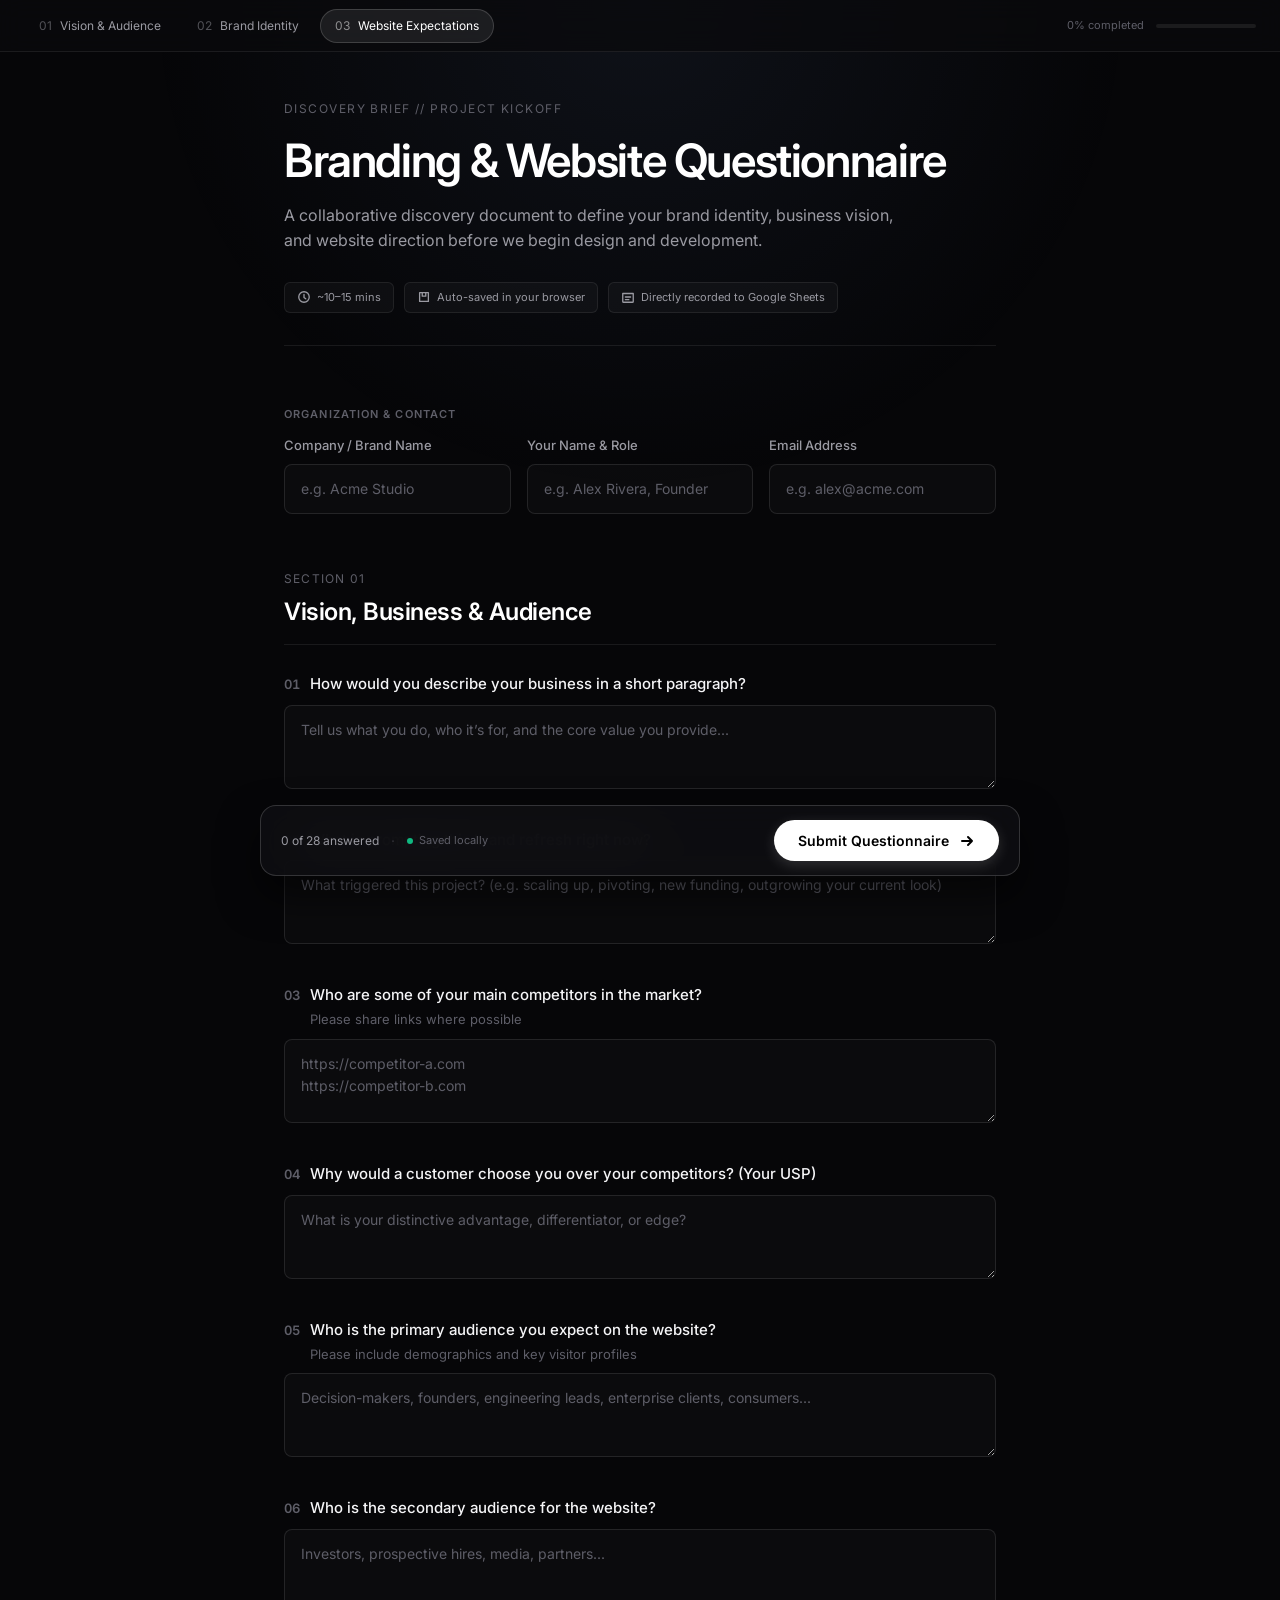
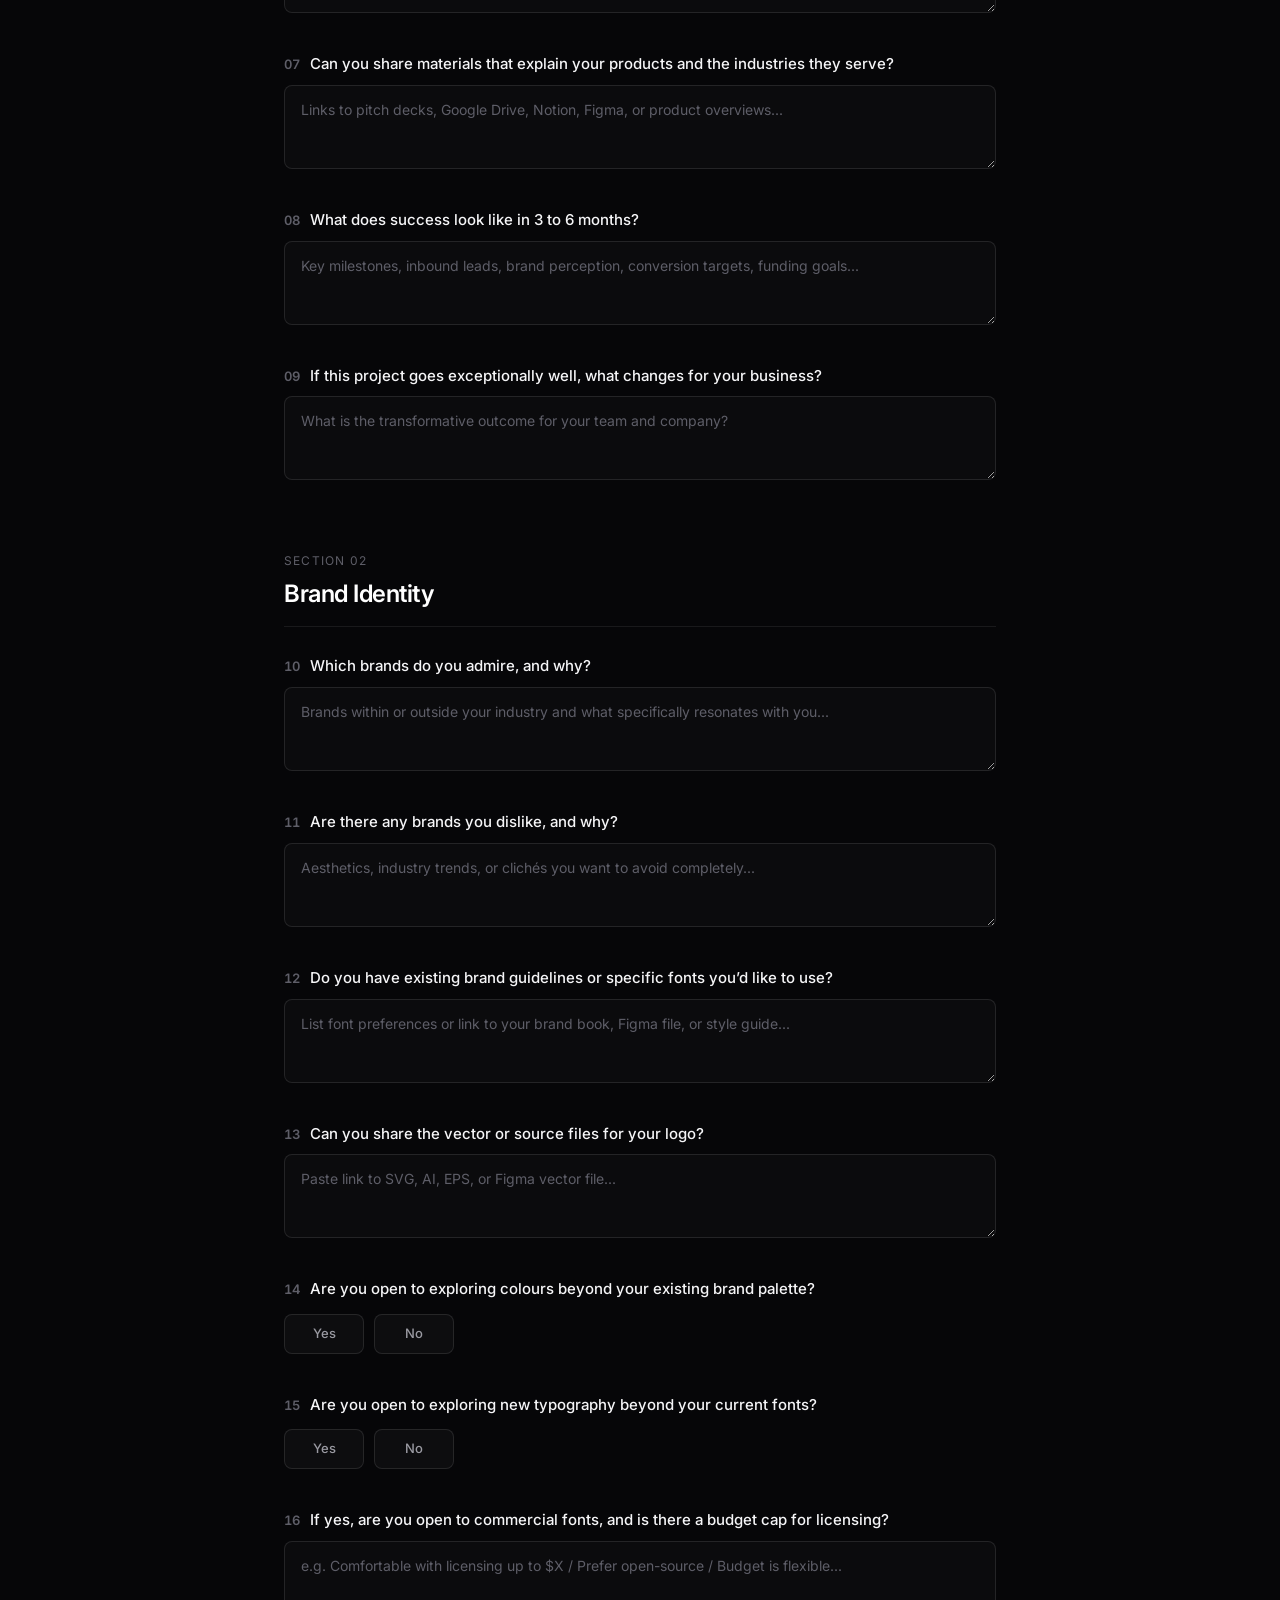
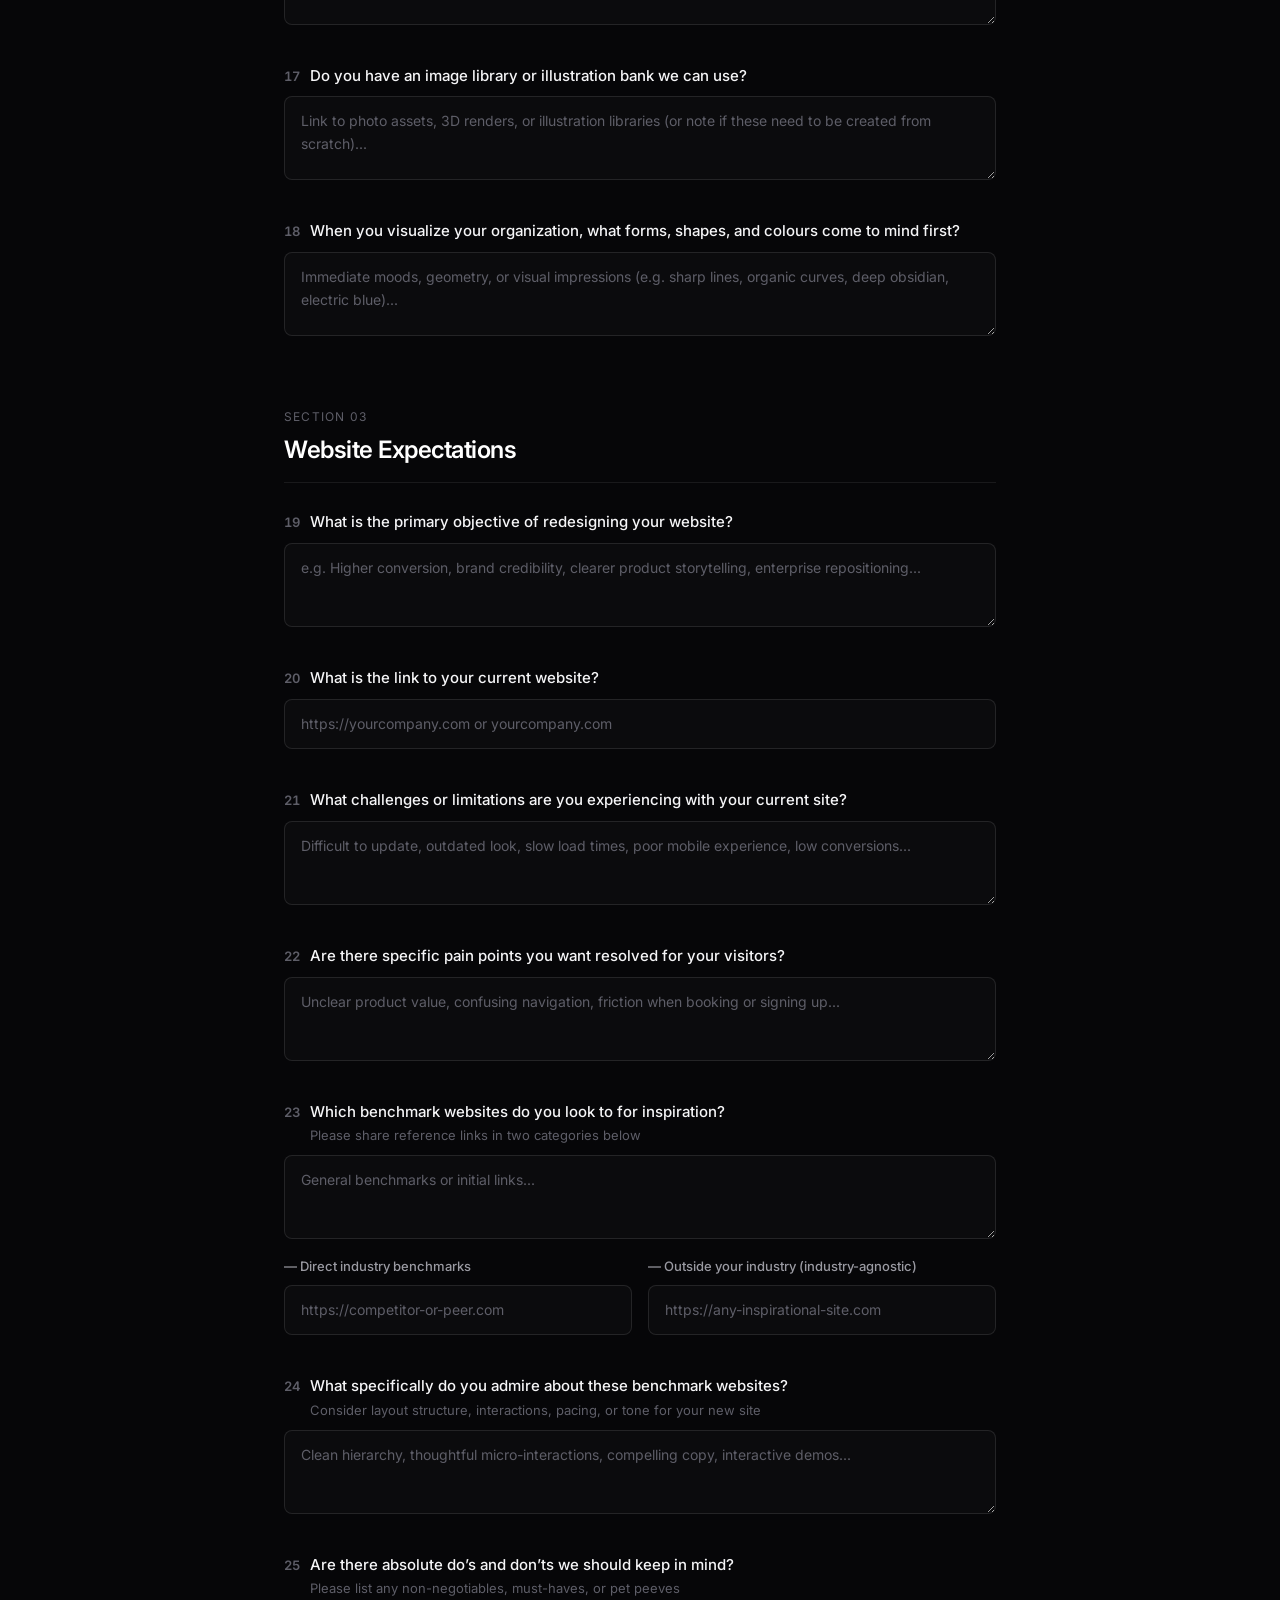
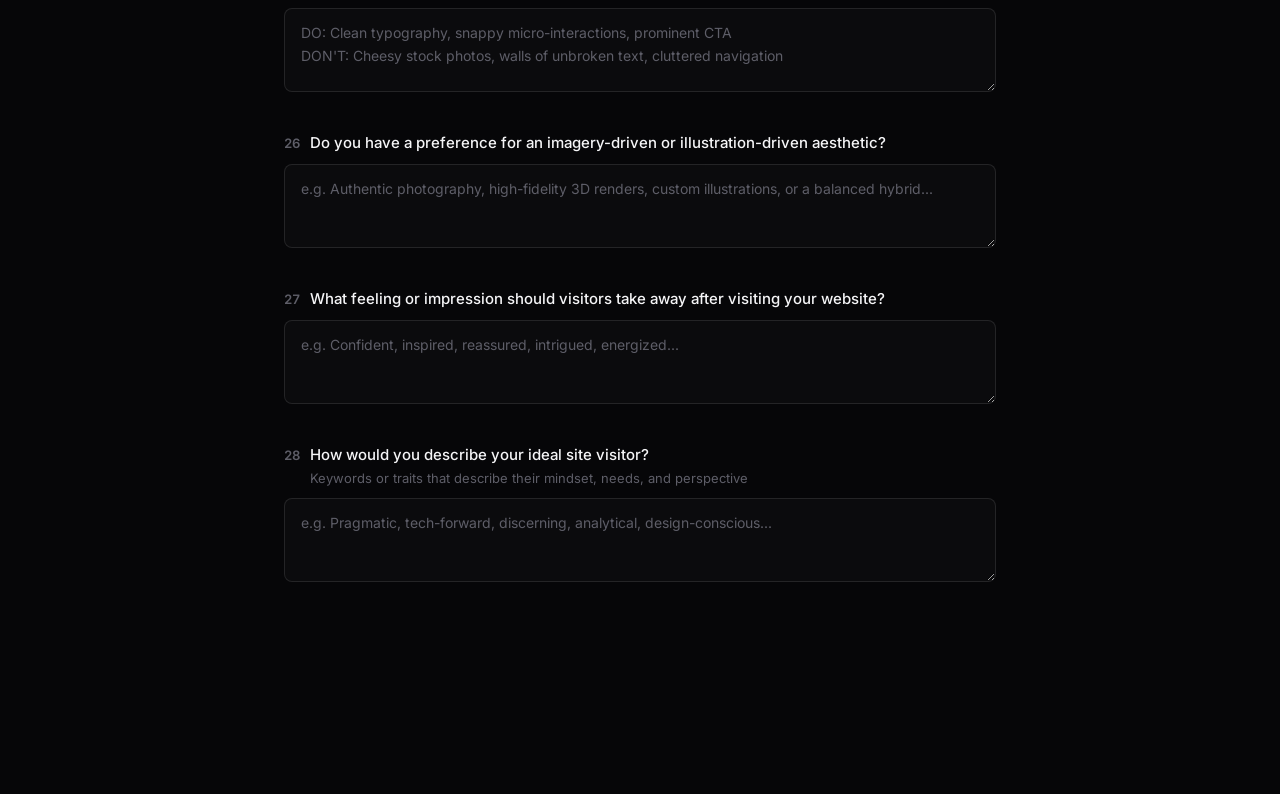
==== commit 4ed6f131: "Remove strict URL constraint and add novalidate to ensure all fields are optional without browser va" ====
--- a/brief.html
+++ b/brief.html
@@ -16,8 +16,8 @@
     <link href="https://fonts.googleapis.com/css2?family=Inter:wght@400;500;600;700&display=swap" rel="stylesheet">
     
     <!-- Stylesheet -->
-    <link rel="stylesheet" href="brief.css?v=4">
-    <script src="brief.js" defer></script>
+    <link rel="stylesheet" href="brief.css?v=6">
+    <script src="brief.js?v=7" defer></script>
 </head>
 
 <body>
@@ -96,18 +96,16 @@
                 </div>
                 <div class="client-field">
                     <label for="clientEmail">Email Address</label>
-                    <input type="email" id="clientEmail" placeholder="e.g. alex@acme.com" autocomplete="email">
+                    <input type="text" id="clientEmail" placeholder="e.g. alex@acme.com" autocomplete="email" inputmode="email">
                 </div>
             </div>
         </section>
 
         <!-- Main Form wired directly to Google Form endpoint -->
-        <form id="briefForm" action="https://docs.google.com/forms/d/e/1FAIpQLSfBrekUFpNGe7Cw2ZHj7Z4jdayahr91du-8R0Lay2Hd9nUjYg/formResponse" method="POST" target="google_form_target">
-            <!-- Google Form Hidden Control Fields -->
+        <form id="briefForm" action="https://docs.google.com/forms/d/e/1FAIpQLSfBrekUFpNGe7Cw2ZHj7Z4jdayahr91du-8R0Lay2Hd9nUjYg/formResponse" method="POST" target="google_form_target" novalidate>
+            <!-- Google Form Multi-Page Control Fields -->
             <input type="hidden" name="fvv" value="1">
-            <input type="hidden" name="pageHistory" value="0">
-            <input type="hidden" name="fbzx" value="1764141824784305232">
-            <input type="hidden" name="submissionTimestamp" value="-1">
+            <input type="hidden" name="pageHistory" value="0,1,2">
 
             <!-- ==========================================================================
                  SECTION 01: Vision, Business and Audience
@@ -380,7 +378,7 @@
                                 What is the link to your current website?
                             </label>
                         </div>
-                        <input type="url" id="entry_1671024253" name="entry.1671024253" placeholder="https://yourcompany.com">
+                        <input type="text" id="entry_1671024253" name="entry.1671024253" placeholder="https://yourcompany.com or yourcompany.com" inputmode="url">
                     </div>
 
                     <!-- Q21 -->
@@ -521,25 +519,12 @@
             
             <h2 class="success-title" id="modalTitle">Brief Received!</h2>
             <p class="success-body">
-                Thank you for taking the time to share your vision. Your responses have been submitted and recorded directly to Kabir's project sheet. We'll review your answers thoroughly before our discovery session.
+                Your response has been submitted, thank you.
             </p>
 
             <div class="success-actions">
-                <button type="button" class="btn-secondary" id="downloadTxtBtn">
-                    <svg width="14" height="14" viewBox="0 0 16 16" fill="none" stroke="currentColor" stroke-width="1.5" stroke-linecap="round" stroke-linejoin="round" aria-hidden="true">
-                        <path d="M8 2v9M4 7l4 4 4-4M2 13h12"/>
-                    </svg>
-                    Download Your Copy (.txt)
-                </button>
-                <button type="button" class="btn-secondary" id="downloadJsonBtn">
-                    <svg width="14" height="14" viewBox="0 0 16 16" fill="none" stroke="currentColor" stroke-width="1.5" stroke-linecap="round" stroke-linejoin="round" aria-hidden="true">
-                        <path d="M11 2H5a2 2 0 0 0-2 2v8a2 2 0 0 0 2 2h6a2 2 0 0 0 2-2V4a2 2 0 0 0-2-2z"/>
-                        <path d="M6 7l2 2 2-2"/>
-                    </svg>
-                    Download Structured JSON
-                </button>
-                <button type="button" class="btn-ghost-subtle" id="editResponseBtn" style="color: var(--text-secondary); padding: 8px;">
-                    Make an edit or view responses
+                <button type="button" class="btn-close-modal" id="closeModalBtn">
+                    Close
                 </button>
             </div>
         </div>
--- a/brief.css
+++ b/brief.css
@@ -665,6 +665,34 @@
     gap: 12px;
 }
 
+.btn-close-modal {
+    display: inline-flex;
+    align-items: center;
+    justify-content: center;
+    width: 100%;
+    padding: 13px 24px;
+    border-radius: var(--radius-pill);
+    font-family: var(--font-ui);
+    font-size: 14px;
+    font-weight: 600;
+    color: #000000;
+    background: #ffffff;
+    border: none;
+    cursor: pointer;
+    transition: transform 180ms var(--ease-out), background-color 180ms var(--ease-out), box-shadow 180ms var(--ease-out);
+    box-shadow: 0 4px 14px rgba(255, 255, 255, 0.15);
+}
+
+.btn-close-modal:hover {
+    background: #e5e5e5;
+    transform: translateY(-1px);
+    box-shadow: 0 6px 20px rgba(255, 255, 255, 0.25);
+}
+
+.btn-close-modal:active {
+    transform: translateY(1px);
+}
+
 .btn-secondary {
     display: inline-flex;
     align-items: center;
